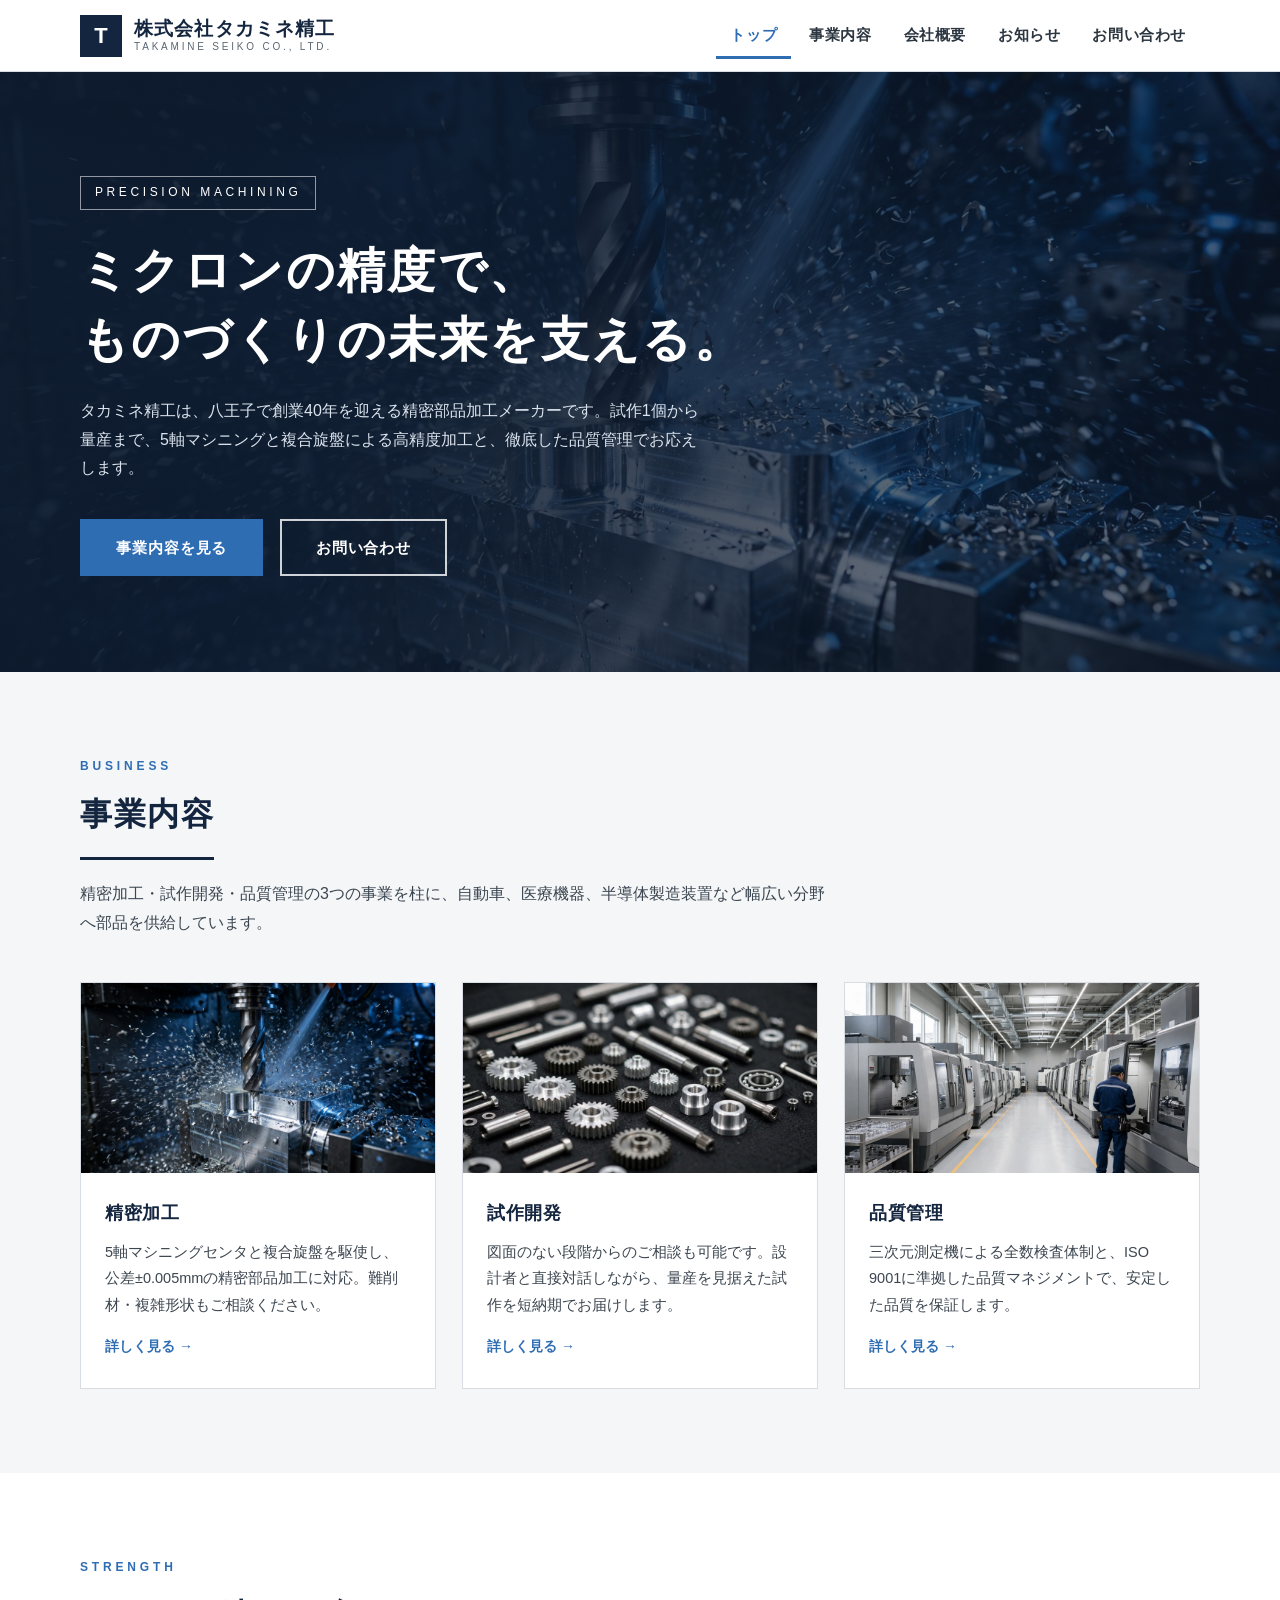
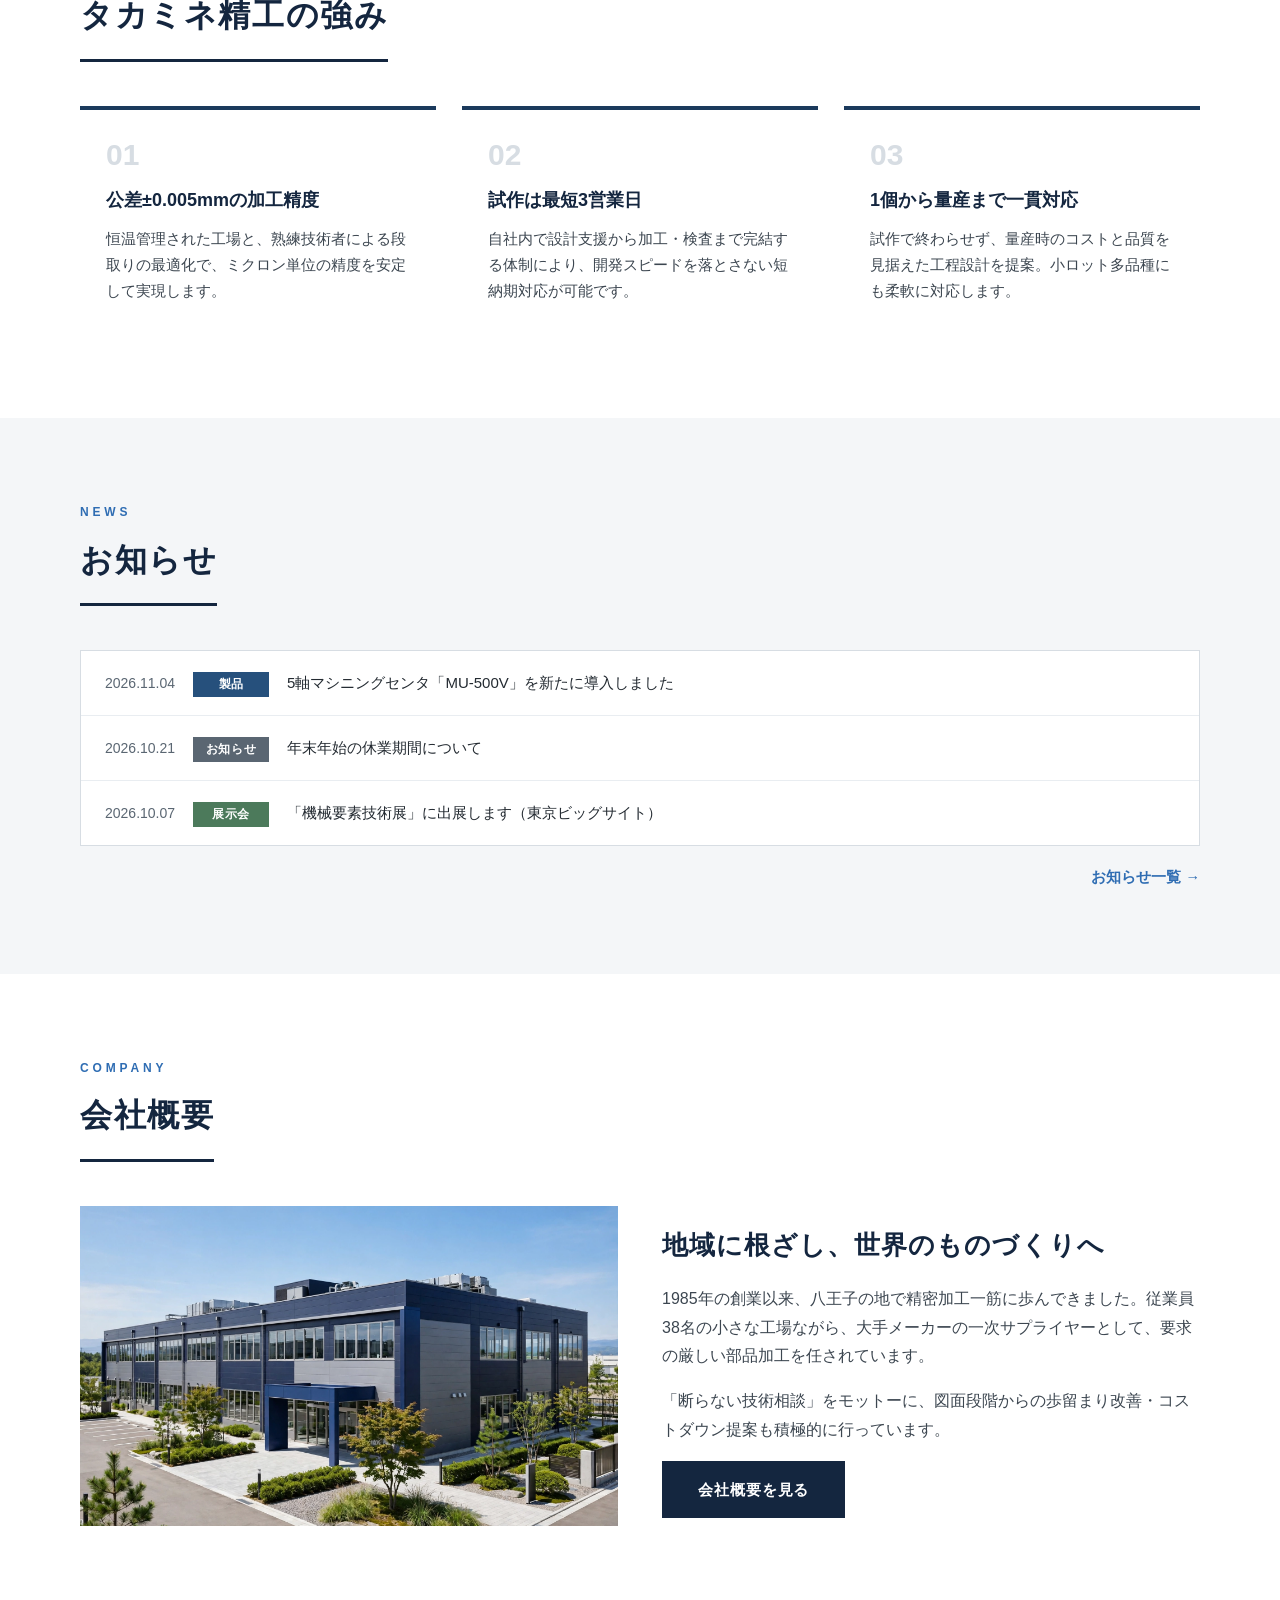
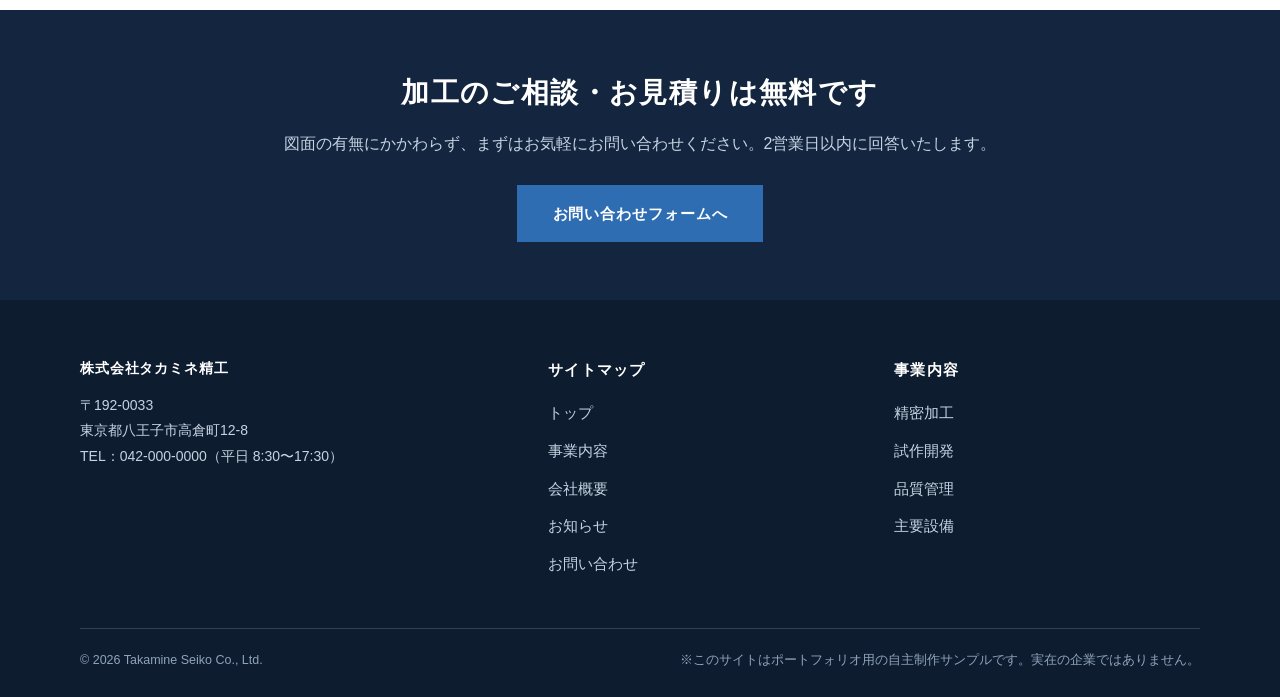
==== index.html @ 19e18044 "株式会社タカミネ精工 コーポレートサイト サンプル（ポートフォリオ用・架空企業）" ====
<!DOCTYPE html>
<html lang="ja">
<head>
<meta charset="UTF-8">
<meta name="viewport" content="width=device-width, initial-scale=1.0">
<title>株式会社タカミネ精工｜精密部品加工・試作開発（八王子市）</title>
<meta name="description" content="株式会社タカミネ精工は、東京都八王子市の精密部品加工メーカーです。5軸マシニング・複合旋盤による精密加工、試作開発、品質管理まで一貫対応します。">
<link rel="stylesheet" href="style.css">
</head>
<body>

<header class="site-header">
  <div class="header-inner">
    <a class="logo" href="index.html">
      <span class="logo-mark">T</span>
      <span class="logo-text">
        <span class="logo-name">株式会社タカミネ精工</span>
        <span class="logo-sub">TAKAMINE SEIKO CO., LTD.</span>
      </span>
    </a>
    <button class="nav-toggle" type="button" aria-label="メニューを開閉" aria-expanded="false" aria-controls="global-nav">
      <span></span><span></span><span></span>
    </button>
    <nav class="global-nav" id="global-nav" aria-label="グローバルナビゲーション">
      <ul class="nav-list">
        <li><a href="index.html" class="is-current" aria-current="page">トップ</a></li>
        <li><a href="business.html">事業内容</a></li>
        <li><a href="about.html">会社概要</a></li>
        <li><a href="news.html">お知らせ</a></li>
        <li><a href="contact.html">お問い合わせ</a></li>
      </ul>
    </nav>
  </div>
</header>

<main>
  <!-- ヒーロー -->
  <section class="hero">
    <img class="hero-bg" src="assets/cnc-machine.webp" alt="">
    <div class="container hero-inner">
      <span class="hero-label">PRECISION MACHINING</span>
      <h1>ミクロンの精度で、<br>ものづくりの未来を支える。</h1>
      <p>タカミネ精工は、八王子で創業40年を迎える精密部品加工メーカーです。試作1個から量産まで、5軸マシニングと複合旋盤による高精度加工と、徹底した品質管理でお応えします。</p>
      <div class="hero-actions">
        <a class="btn btn-primary" href="business.html">事業内容を見る</a>
        <a class="btn btn-ghost" href="contact.html">お問い合わせ</a>
      </div>
    </div>
  </section>

  <!-- 事業紹介サマリー -->
  <section class="section">
    <div class="container">
      <div class="section-head fade-in">
        <span class="section-label">BUSINESS</span>
        <h2 class="section-title">事業内容</h2>
        <p class="section-lead">精密加工・試作開発・品質管理の3つの事業を柱に、自動車、医療機器、半導体製造装置など幅広い分野へ部品を供給しています。</p>
      </div>
      <div class="cards">
        <article class="card fade-in">
          <img src="assets/cnc-machine.webp" alt="CNCマシニングセンタで金属部品を切削加工している様子">
          <div class="card-body">
            <h3>精密加工</h3>
            <p>5軸マシニングセンタと複合旋盤を駆使し、公差±0.005mmの精密部品加工に対応。難削材・複雑形状もご相談ください。</p>
            <a class="card-link" href="business.html#machining">詳しく見る →</a>
          </div>
        </article>
        <article class="card fade-in">
          <img src="assets/precision-parts.webp" alt="検査台に並べられた精密加工部品">
          <div class="card-body">
            <h3>試作開発</h3>
            <p>図面のない段階からのご相談も可能です。設計者と直接対話しながら、量産を見据えた試作を短納期でお届けします。</p>
            <a class="card-link" href="business.html#prototype">詳しく見る →</a>
          </div>
        </article>
        <article class="card fade-in">
          <img src="assets/machining-floor.webp" alt="整然と並ぶ工作機械と作業員">
          <div class="card-body">
            <h3>品質管理</h3>
            <p>三次元測定機による全数検査体制と、ISO 9001に準拠した品質マネジメントで、安定した品質を保証します。</p>
            <a class="card-link" href="business.html#quality">詳しく見る →</a>
          </div>
        </article>
      </div>
    </div>
  </section>

  <!-- 強み -->
  <section class="section section-white">
    <div class="container">
      <div class="section-head fade-in">
        <span class="section-label">STRENGTH</span>
        <h2 class="section-title">タカミネ精工の強み</h2>
      </div>
      <div class="strength-list">
        <div class="strength-item fade-in">
          <span class="strength-num">01</span>
          <h3>公差±0.005mmの加工精度</h3>
          <p>恒温管理された工場と、熟練技術者による段取りの最適化で、ミクロン単位の精度を安定して実現します。</p>
        </div>
        <div class="strength-item fade-in">
          <span class="strength-num">02</span>
          <h3>試作は最短3営業日</h3>
          <p>自社内で設計支援から加工・検査まで完結する体制により、開発スピードを落とさない短納期対応が可能です。</p>
        </div>
        <div class="strength-item fade-in">
          <span class="strength-num">03</span>
          <h3>1個から量産まで一貫対応</h3>
          <p>試作で終わらせず、量産時のコストと品質を見据えた工程設計を提案。小ロット多品種にも柔軟に対応します。</p>
        </div>
      </div>
    </div>
  </section>

  <!-- お知らせ -->
  <section class="section">
    <div class="container">
      <div class="section-head fade-in">
        <span class="section-label">NEWS</span>
        <h2 class="section-title">お知らせ</h2>
      </div>
      <div class="news-list fade-in">
        <div class="news-item">
          <span class="news-date">2026.11.04</span>
          <span class="tag tag-product">製品</span>
          <a href="news.html">5軸マシニングセンタ「MU-500V」を新たに導入しました</a>
        </div>
        <div class="news-item">
          <span class="news-date">2026.10.21</span>
          <span class="tag">お知らせ</span>
          <a href="news.html">年末年始の休業期間について</a>
        </div>
        <div class="news-item">
          <span class="news-date">2026.10.07</span>
          <span class="tag tag-event">展示会</span>
          <a href="news.html">「機械要素技術展」に出展します（東京ビッグサイト）</a>
        </div>
      </div>
      <p class="more-link"><a href="news.html">お知らせ一覧 →</a></p>
    </div>
  </section>

  <!-- 会社概要サマリー -->
  <section class="section section-white">
    <div class="container">
      <div class="section-head fade-in">
        <span class="section-label">COMPANY</span>
        <h2 class="section-title">会社概要</h2>
      </div>
      <div class="business-block fade-in">
        <div class="business-media">
          <img src="assets/factory-exterior.webp" alt="株式会社タカミネ精工 本社工場の外観">
        </div>
        <div class="business-body">
          <h2>地域に根ざし、世界のものづくりへ</h2>
          <p>1985年の創業以来、八王子の地で精密加工一筋に歩んできました。従業員38名の小さな工場ながら、大手メーカーの一次サプライヤーとして、要求の厳しい部品加工を任されています。</p>
          <p>「断らない技術相談」をモットーに、図面段階からの歩留まり改善・コストダウン提案も積極的に行っています。</p>
          <a class="btn btn-navy" href="about.html">会社概要を見る</a>
        </div>
      </div>
    </div>
  </section>

  <!-- CTA -->
  <section class="cta-band">
    <div class="container fade-in">
      <h2>加工のご相談・お見積りは無料です</h2>
      <p>図面の有無にかかわらず、まずはお気軽にお問い合わせください。2営業日以内に回答いたします。</p>
      <a class="btn btn-primary" href="contact.html">お問い合わせフォームへ</a>
    </div>
  </section>
</main>

<footer class="site-footer">
  <div class="container">
    <div class="footer-inner">
      <div>
        <p class="footer-logo">株式会社タカミネ精工</p>
        <p>〒192-0033<br>東京都八王子市高倉町12-8<br>TEL：042-000-0000（平日 8:30〜17:30）</p>
      </div>
      <div>
        <h3>サイトマップ</h3>
        <ul class="footer-sitemap">
          <li><a href="index.html">トップ</a></li>
          <li><a href="business.html">事業内容</a></li>
          <li><a href="about.html">会社概要</a></li>
          <li><a href="news.html">お知らせ</a></li>
          <li><a href="contact.html">お問い合わせ</a></li>
        </ul>
      </div>
      <div>
        <h3>事業内容</h3>
        <ul class="footer-sitemap">
          <li><a href="business.html#machining">精密加工</a></li>
          <li><a href="business.html#prototype">試作開発</a></li>
          <li><a href="business.html#quality">品質管理</a></li>
          <li><a href="business.html#equipment">主要設備</a></li>
        </ul>
      </div>
    </div>
    <div class="footer-bottom">
      <span>© <span id="copyright-year">2026</span> Takamine Seiko Co., Ltd.</span>
      <span>※このサイトはポートフォリオ用の自主制作サンプルです。実在の企業ではありません。</span>
    </div>
  </div>
</footer>

<script src="script.js"></script>
</body>
</html>
---- style.css ----
/* ============================================================
   株式会社タカミネ精工 コーポレートサイト（サンプル）
   共通スタイルシート — ネイビー×グレーのB2Bコーポレートデザイン
   ============================================================ */
:root {
  --navy-900: #0e1c30;
  --navy-800: #14263f;
  --navy-700: #1b3a5c;
  --navy-600: #26507c;
  --steel-500: #5a6672;
  --steel-400: #8a94a0;
  --steel-200: #d7dde3;
  --steel-100: #e9edf1;
  --bg: #f4f6f8;
  --white: #ffffff;
  --accent: #2f6db3;
  --accent-dark: #245a94;
  --error: #b3261e;
  --header-h: 72px;
  --max-w: 1120px;
}

* { margin: 0; padding: 0; box-sizing: border-box; }

html { scroll-behavior: smooth; }

body {
  font-family: "Hiragino Kaku Gothic ProN", "Hiragino Sans", "Noto Sans JP", "Yu Gothic", Meiryo, sans-serif;
  color: #232a31;
  background: var(--bg);
  line-height: 1.8;
  font-size: 16px;
  padding-top: var(--header-h);
}

img { max-width: 100%; display: block; }
a { color: var(--accent); text-decoration: none; }
a:hover { text-decoration: underline; }
ul { list-style: none; }

.container {
  width: min(var(--max-w), 100% - 40px);
  margin-inline: auto;
}

/* ---------- ヘッダー ---------- */
.site-header {
  position: fixed;
  inset: 0 0 auto 0;
  height: var(--header-h);
  background: rgba(255, 255, 255, 0.97);
  border-bottom: 1px solid var(--steel-200);
  z-index: 100;
  transition: box-shadow 0.25s ease;
}
.site-header.is-scrolled { box-shadow: 0 4px 18px rgba(14, 28, 48, 0.14); }

.header-inner {
  width: min(var(--max-w), 100% - 40px);
  margin-inline: auto;
  height: 100%;
  display: flex;
  align-items: center;
  justify-content: space-between;
  gap: 24px;
}

.logo { display: flex; align-items: center; gap: 12px; color: var(--navy-800); }
.logo:hover { text-decoration: none; }
.logo-mark {
  width: 42px; height: 42px; flex: none;
  background: var(--navy-800);
  color: #fff;
  display: grid; place-items: center;
  font-size: 22px; font-weight: 700;
  letter-spacing: 0;
}
.logo-text { line-height: 1.25; }
.logo-name { font-size: 19px; font-weight: 700; letter-spacing: 0.06em; display: block; }
.logo-sub { font-size: 10px; letter-spacing: 0.28em; color: var(--steel-500); display: block; }

.global-nav .nav-list { display: flex; gap: 4px; }
.global-nav a {
  display: block;
  padding: 8px 14px;
  color: #2c3640;
  font-size: 15px;
  font-weight: 600;
  letter-spacing: 0.04em;
  border-bottom: 3px solid transparent;
}
.global-nav a:hover { text-decoration: none; color: var(--accent); }
.global-nav a.is-current { color: var(--accent); border-bottom-color: var(--accent); }

.nav-toggle {
  display: none;
  width: 44px; height: 44px;
  background: none; border: 1px solid var(--steel-200);
  cursor: pointer;
  position: relative;
}
.nav-toggle span {
  position: absolute; left: 11px; right: 11px; height: 2px;
  background: var(--navy-800);
  transition: transform 0.25s ease, opacity 0.2s ease, top 0.25s ease;
}
.nav-toggle span:nth-child(1) { top: 14px; }
.nav-toggle span:nth-child(2) { top: 21px; }
.nav-toggle span:nth-child(3) { top: 28px; }
.nav-toggle[aria-expanded="true"] span:nth-child(1) { top: 21px; transform: rotate(45deg); }
.nav-toggle[aria-expanded="true"] span:nth-child(2) { opacity: 0; }
.nav-toggle[aria-expanded="true"] span:nth-child(3) { top: 21px; transform: rotate(-45deg); }

/* ---------- ヒーロー（トップ） ---------- */
.hero {
  position: relative;
  color: #fff;
  background: var(--navy-900);
}
.hero-bg {
  position: absolute; inset: 0;
  width: 100%; height: 100%;
  object-fit: cover;
  opacity: 0.55;
}
.hero::after {
  content: "";
  position: absolute; inset: 0;
  background: linear-gradient(100deg, rgba(14, 28, 48, 0.88) 30%, rgba(14, 28, 48, 0.35) 75%);
}
.hero-inner {
  position: relative; z-index: 1;
  padding: 104px 0 96px;
}
.hero-label {
  display: inline-block;
  font-size: 12px; letter-spacing: 0.3em;
  border: 1px solid rgba(255, 255, 255, 0.55);
  padding: 5px 14px;
  margin-bottom: 26px;
}
.hero h1 {
  font-size: clamp(30px, 5vw, 48px);
  line-height: 1.45;
  letter-spacing: 0.05em;
  font-weight: 700;
  margin-bottom: 22px;
}
.hero p { max-width: 620px; color: #dbe4ee; margin-bottom: 36px; }

/* ---------- ページヒーロー（下層） ---------- */
.page-hero {
  background: linear-gradient(120deg, var(--navy-900), var(--navy-700));
  color: #fff;
  padding: 54px 0 46px;
}
.page-hero .page-label { font-size: 12px; letter-spacing: 0.3em; color: #a9c2dc; margin-bottom: 8px; }
.page-hero h1 { font-size: clamp(26px, 4vw, 36px); letter-spacing: 0.06em; }

.breadcrumb {
  background: var(--white);
  border-bottom: 1px solid var(--steel-100);
  font-size: 13px;
  color: var(--steel-500);
}
.breadcrumb ol {
  list-style: none;
  display: flex; flex-wrap: wrap; gap: 8px;
  padding: 10px 0;
}
.breadcrumb li + li::before { content: "›"; margin-right: 8px; color: var(--steel-400); }
.breadcrumb a { color: var(--steel-500); }
.breadcrumb [aria-current] { color: #2c3640; font-weight: 600; }

/* ---------- ボタン ---------- */
.btn {
  display: inline-block;
  padding: 13px 34px;
  font-size: 15px; font-weight: 700; letter-spacing: 0.06em;
  border: 2px solid transparent;
  transition: background 0.2s ease, color 0.2s ease;
}
.btn:hover { text-decoration: none; }
.btn-primary { background: var(--accent); color: #fff; }
.btn-primary:hover { background: var(--accent-dark); }
.btn-ghost { border-color: rgba(255, 255, 255, 0.8); color: #fff; margin-left: 12px; }
.btn-ghost:hover { background: rgba(255, 255, 255, 0.14); }
.btn-navy { background: var(--navy-800); color: #fff; }
.btn-navy:hover { background: var(--navy-700); }

/* ---------- セクション ---------- */
.section { padding: 84px 0; }
.section-white { background: var(--white); }
.section-head { margin-bottom: 44px; }
.section-label {
  font-size: 12px; letter-spacing: 0.32em;
  color: var(--accent); font-weight: 700;
  display: block; margin-bottom: 8px;
}
.section-title {
  font-size: clamp(24px, 3.4vw, 32px);
  letter-spacing: 0.05em;
  color: var(--navy-800);
  padding-bottom: 14px;
  border-bottom: 3px solid var(--navy-800);
  display: inline-block;
}
.section-lead { margin-top: 20px; color: #3c4650; max-width: 760px; }

/* ---------- カード ---------- */
.cards { display: grid; grid-template-columns: repeat(3, 1fr); gap: 26px; }
.card {
  background: var(--white);
  border: 1px solid var(--steel-200);
  overflow: hidden;
}
.section-white .card { background: var(--bg); }
.card img { width: 100%; height: 190px; object-fit: cover; }
.card-body { padding: 24px 24px 28px; }
.card-body h3 { font-size: 18px; color: var(--navy-800); margin-bottom: 10px; letter-spacing: 0.04em; }
.card-body p { font-size: 14.5px; color: #3c4650; }
.card-link { display: inline-block; margin-top: 16px; font-weight: 700; font-size: 14px; }

/* ---------- 強み ---------- */
.strength-list { display: grid; grid-template-columns: repeat(3, 1fr); gap: 26px; counter-reset: strength; }
.strength-item {
  background: var(--white);
  border-top: 4px solid var(--navy-700);
  padding: 30px 26px;
}
.strength-num {
  font-size: 30px; font-weight: 700; color: var(--steel-200);
  line-height: 1; display: block; margin-bottom: 14px;
  font-family: "Helvetica Neue", Arial, sans-serif;
}
.strength-item h3 { font-size: 18px; color: var(--navy-800); margin-bottom: 10px; }
.strength-item p { font-size: 14.5px; color: #3c4650; }

/* ---------- お知らせ ---------- */
.news-list { background: var(--white); border: 1px solid var(--steel-200); }
.news-item {
  display: flex; align-items: baseline; gap: 18px;
  padding: 18px 24px;
  border-bottom: 1px solid var(--steel-100);
}
.news-item:last-child { border-bottom: none; }
.news-date { font-size: 14px; color: var(--steel-500); white-space: nowrap; font-variant-numeric: tabular-nums; }
.tag {
  flex: none;
  font-size: 11.5px; font-weight: 700; letter-spacing: 0.05em;
  padding: 2px 10px;
  color: #fff; background: var(--steel-500);
  text-align: center; min-width: 76px;
}
.tag-product { background: var(--navy-600); }
.tag-event { background: #4c7a5b; }
.tag-recruit { background: #96762e; }
.news-item a { color: #232a31; font-size: 15px; }
.news-item a:hover { color: var(--accent); }
.more-link { text-align: right; margin-top: 18px; font-weight: 700; font-size: 14.5px; }

/* ---------- 表 ---------- */
.data-table {
  width: 100%;
  border-collapse: collapse;
  background: var(--white);
  font-size: 15px;
}
.data-table th, .data-table td {
  border: 1px solid var(--steel-200);
  padding: 13px 18px;
  text-align: left;
  vertical-align: top;
}
.data-table th { background: var(--steel-100); color: var(--navy-800); font-weight: 700; white-space: nowrap; }
.info-table th { width: 200px; background: var(--navy-800); color: #fff; border-color: var(--navy-700); }
.info-table td { border-color: var(--steel-200); }

/* ---------- 事業ブロック ---------- */
.business-block {
  display: grid; grid-template-columns: 1fr 1fr; gap: 44px;
  align-items: center;
  margin-bottom: 72px;
}
.business-block:last-of-type { margin-bottom: 0; }
.business-block.reverse .business-media { order: 2; }
.business-media img { width: 100%; height: 320px; object-fit: cover; }
.business-body .biz-label { font-size: 12px; letter-spacing: 0.3em; color: var(--accent); font-weight: 700; }
.business-body h2 { font-size: 26px; color: var(--navy-800); margin: 8px 0 16px; letter-spacing: 0.04em; }
.business-body p { color: #3c4650; margin-bottom: 16px; }
.biz-points li {
  padding-left: 22px; position: relative; font-size: 15px; margin-bottom: 6px;
}
.biz-points li::before {
  content: ""; position: absolute; left: 0; top: 12px;
  width: 10px; height: 3px; background: var(--accent);
}

/* ---------- 沿革 ---------- */
.timeline { border-left: 3px solid var(--steel-200); margin-left: 6px; }
.timeline-item { position: relative; padding: 0 0 26px 30px; }
.timeline-item::before {
  content: ""; position: absolute; left: -8px; top: 9px;
  width: 13px; height: 13px; border-radius: 50%;
  background: var(--navy-700); border: 2px solid #fff;
  box-shadow: 0 0 0 2px var(--steel-200);
}
.timeline-year { font-weight: 700; color: var(--navy-800); font-size: 17px; }
.timeline-item p { color: #3c4650; font-size: 15px; }

/* ---------- 代表あいさつ ---------- */
.greeting { display: grid; grid-template-columns: 380px 1fr; gap: 44px; align-items: start; }
.greeting img { width: 100%; height: 300px; object-fit: cover; }
.greeting h2 { font-size: 24px; color: var(--navy-800); margin-bottom: 16px; }
.greeting p { color: #3c4650; margin-bottom: 14px; }
.greeting .sign { text-align: right; margin-top: 22px; color: #2c3640; }
.greeting .sign strong { font-size: 18px; letter-spacing: 0.1em; }

/* ---------- CTAバンド ---------- */
.cta-band { background: var(--navy-800); color: #fff; padding: 58px 0; text-align: center; }
.cta-band h2 { font-size: clamp(22px, 3vw, 28px); letter-spacing: 0.05em; margin-bottom: 12px; }
.cta-band p { color: #c6d3e2; margin-bottom: 26px; }

/* ---------- フォーム ---------- */
.contact-grid { display: grid; grid-template-columns: 320px 1fr; gap: 44px; align-items: start; }
.contact-info { background: var(--navy-800); color: #fff; padding: 30px 28px; }
.contact-info h2 { font-size: 19px; margin-bottom: 18px; letter-spacing: 0.05em; }
.contact-info dl div { margin-bottom: 16px; }
.contact-info dt { font-size: 12.5px; color: #a9c2dc; letter-spacing: 0.08em; }
.contact-info dd { font-size: 15.5px; }
.contact-info .tel { font-size: 23px; font-weight: 700; letter-spacing: 0.04em; }

.form-card { background: var(--white); border: 1px solid var(--steel-200); padding: 36px; }
.form-row { margin-bottom: 24px; }
.form-row label { display: block; font-weight: 700; font-size: 15px; margin-bottom: 8px; color: var(--navy-800); }
.required {
  font-size: 11px; background: var(--error); color: #fff;
  padding: 1px 7px; margin-left: 8px; vertical-align: 2px; letter-spacing: 0.05em;
}
.form-row input[type="text"],
.form-row input[type="email"],
.form-row input[type="tel"],
.form-row select,
.form-row textarea {
  width: 100%;
  padding: 12px 14px;
  font-size: 15.5px;
  font-family: inherit;
  border: 1px solid var(--steel-400);
  border-radius: 0;
  background: #fff;
  color: #232a31;
}
.form-row textarea { min-height: 150px; resize: vertical; }
.form-row input:focus, .form-row select:focus, .form-row textarea:focus {
  outline: 2px solid var(--accent); outline-offset: 0; border-color: var(--accent);
}
.form-row .is-invalid { border-color: var(--error); background: #fdf3f2; }
.form-error { display: none; color: var(--error); font-size: 13.5px; margin-top: 6px; font-weight: 600; }
.form-error.is-shown { display: block; }
.form-note { font-size: 13px; color: var(--steel-500); margin-bottom: 24px; }
.form-complete {
  display: none;
  background: #eef5ee;
  border: 1px solid #bcd6bc;
  padding: 30px;
  text-align: center;
}
.form-complete.is-shown { display: block; }
.form-complete h2 { color: #2e5b2e; font-size: 21px; margin-bottom: 10px; }

/* ---------- フッター ---------- */
.site-footer { background: var(--navy-900); color: #c6d3e2; }
.footer-inner {
  display: grid; grid-template-columns: 1.4fr 1fr 1fr; gap: 40px;
  padding: 56px 0 40px;
}
.footer-logo { color: #fff; font-size: 19px; font-weight: 700; letter-spacing: 0.06em; margin-bottom: 12px; }
.footer-inner p { font-size: 14px; }
.footer-inner h3 { color: #fff; font-size: 15px; letter-spacing: 0.08em; margin-bottom: 16px; }
.footer-sitemap li { margin-bottom: 9px; }
.footer-sitemap a { color: #c6d3e2; font-size: 14.5px; }
.footer-sitemap a:hover { color: #fff; }
.footer-bottom {
  border-top: 1px solid rgba(255, 255, 255, 0.16);
  padding: 20px 0 26px;
  font-size: 12.5px;
  color: #8fa3ba;
  display: flex; justify-content: space-between; gap: 16px; flex-wrap: wrap;
}

/* ---------- フェードイン ---------- */
.fade-in { opacity: 0; transform: translateY(22px); transition: opacity 0.7s ease, transform 0.7s ease; }
.fade-in.visible { opacity: 1; transform: none; }
@media (prefers-reduced-motion: reduce) {
  .fade-in { opacity: 1; transform: none; transition: none; }
  html { scroll-behavior: auto; }
}

/* ---------- レスポンシブ ---------- */
@media (max-width: 900px) {
  .cards, .strength-list { grid-template-columns: 1fr 1fr; }
  .greeting, .contact-grid { grid-template-columns: 1fr; }
  .business-block { grid-template-columns: 1fr; gap: 24px; }
  .business-block.reverse .business-media { order: 0; }
  .footer-inner { grid-template-columns: 1fr 1fr; }
}
@media (max-width: 720px) {
  :root { --header-h: 62px; }
  body { font-size: 15px; }
  .logo-name { font-size: 16px; }
  .nav-toggle { display: block; }
  .global-nav {
    position: fixed; top: var(--header-h); left: 0; right: 0;
    background: #fff;
    border-bottom: 1px solid var(--steel-200);
    box-shadow: 0 14px 24px rgba(14, 28, 48, 0.12);
    display: none;
  }
  .global-nav.is-open { display: block; }
  .global-nav .nav-list { flex-direction: column; gap: 0; padding: 8px 20px 16px; }
  .global-nav a { padding: 12px 6px; border-bottom: 1px solid var(--steel-100); }
  .global-nav a.is-current { border-bottom: 1px solid var(--steel-100); box-shadow: inset 3px 0 0 var(--accent); }
  .hero-inner { padding: 64px 0 60px; }
  .btn-ghost { margin-left: 0; margin-top: 12px; }
  .hero-actions .btn { display: table; }
  .section { padding: 58px 0; }
  .cards, .strength-list { grid-template-columns: 1fr; }
  .news-item { flex-wrap: wrap; gap: 6px 12px; padding: 15px 18px; }
  .info-table th { width: 118px; }
  .data-table th, .data-table td { padding: 10px 12px; font-size: 14px; }
  .form-card { padding: 26px 20px; }
  .footer-inner { grid-template-columns: 1fr; gap: 28px; padding: 42px 0 30px; }
  .footer-bottom { flex-direction: column; gap: 6px; }
}
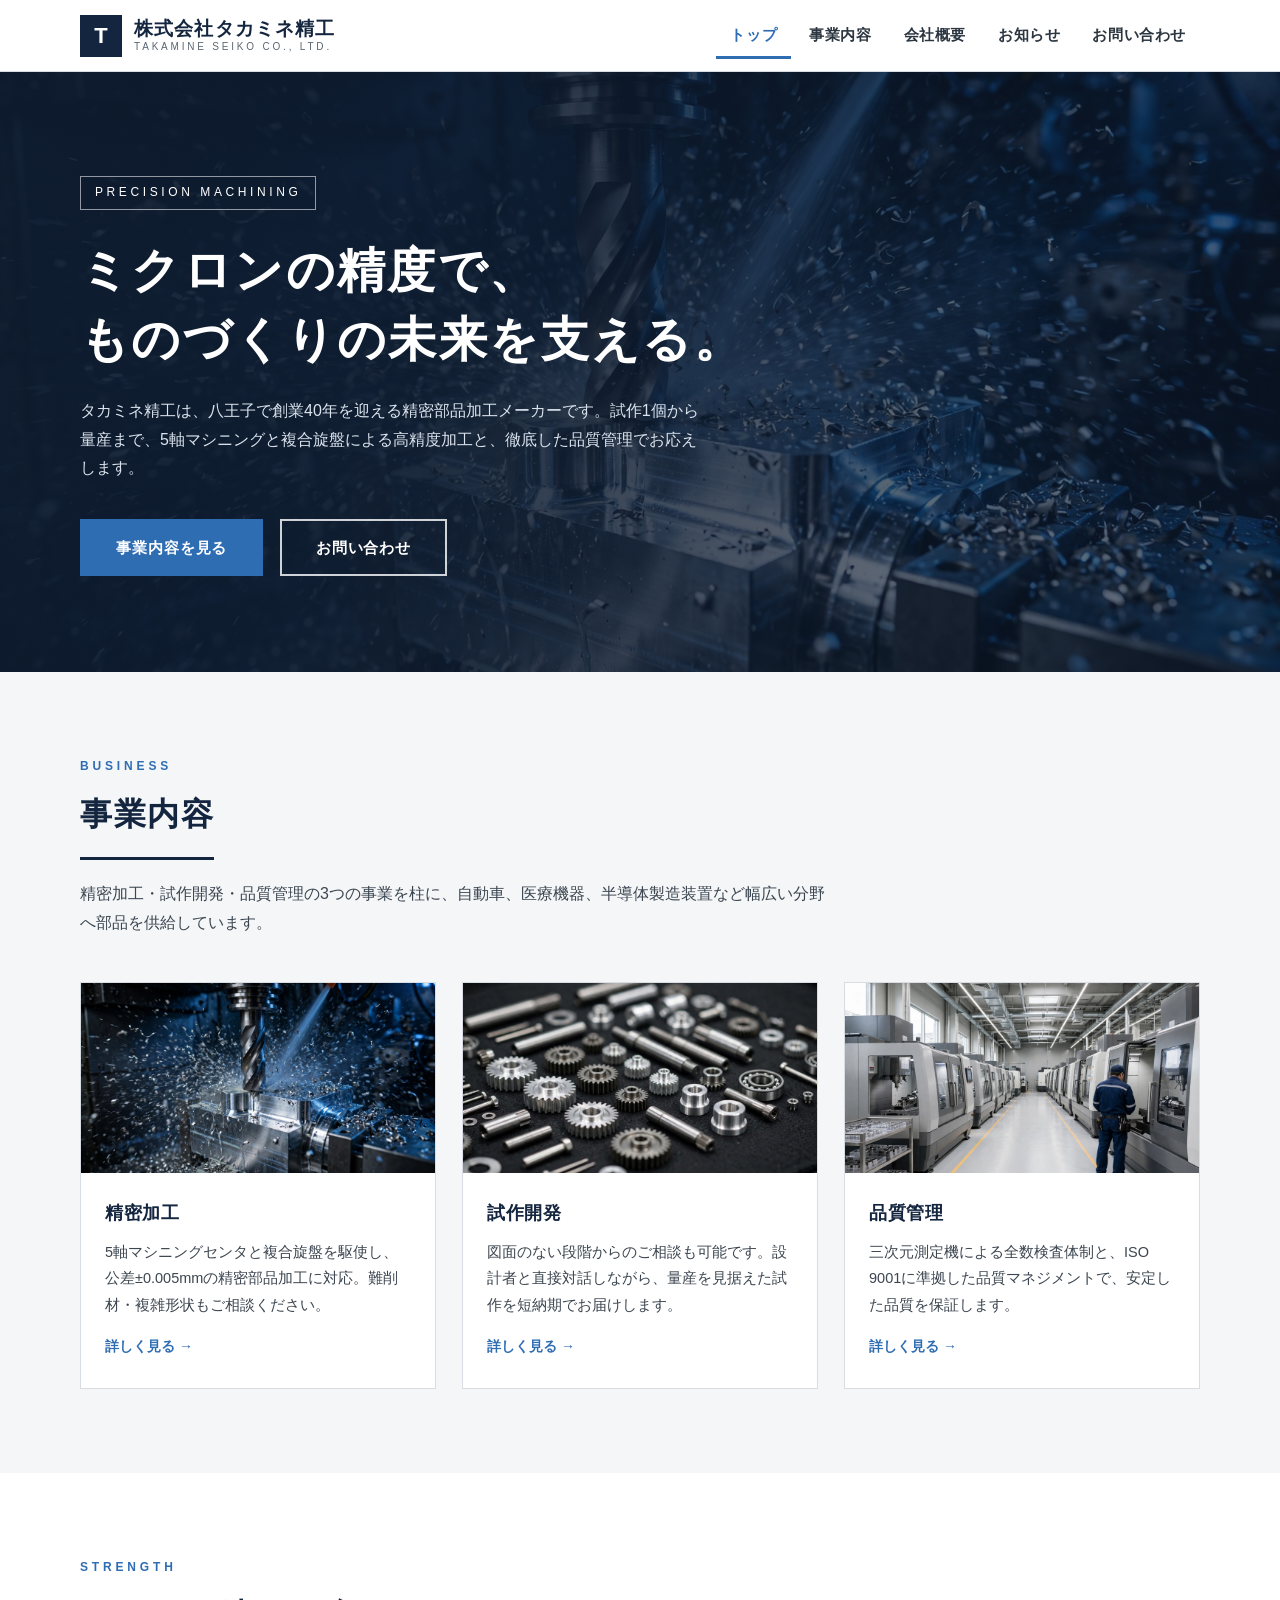
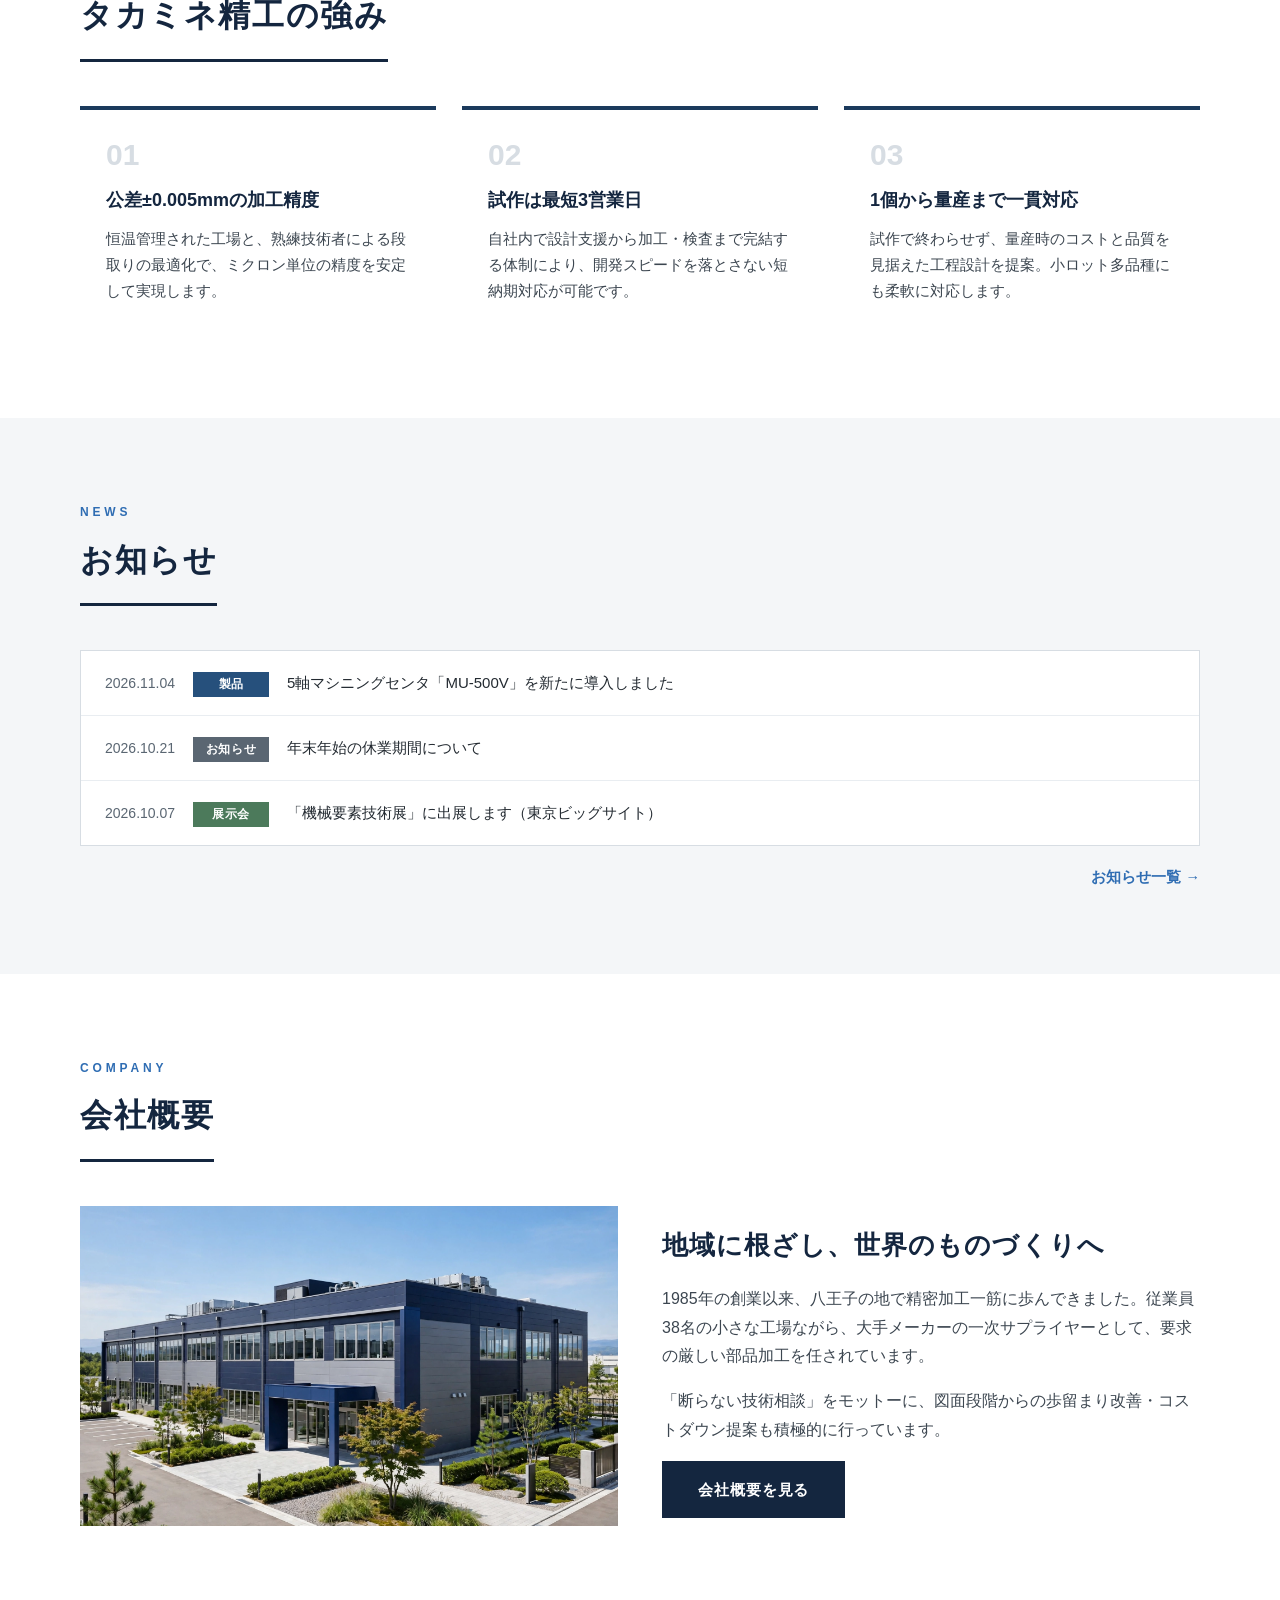
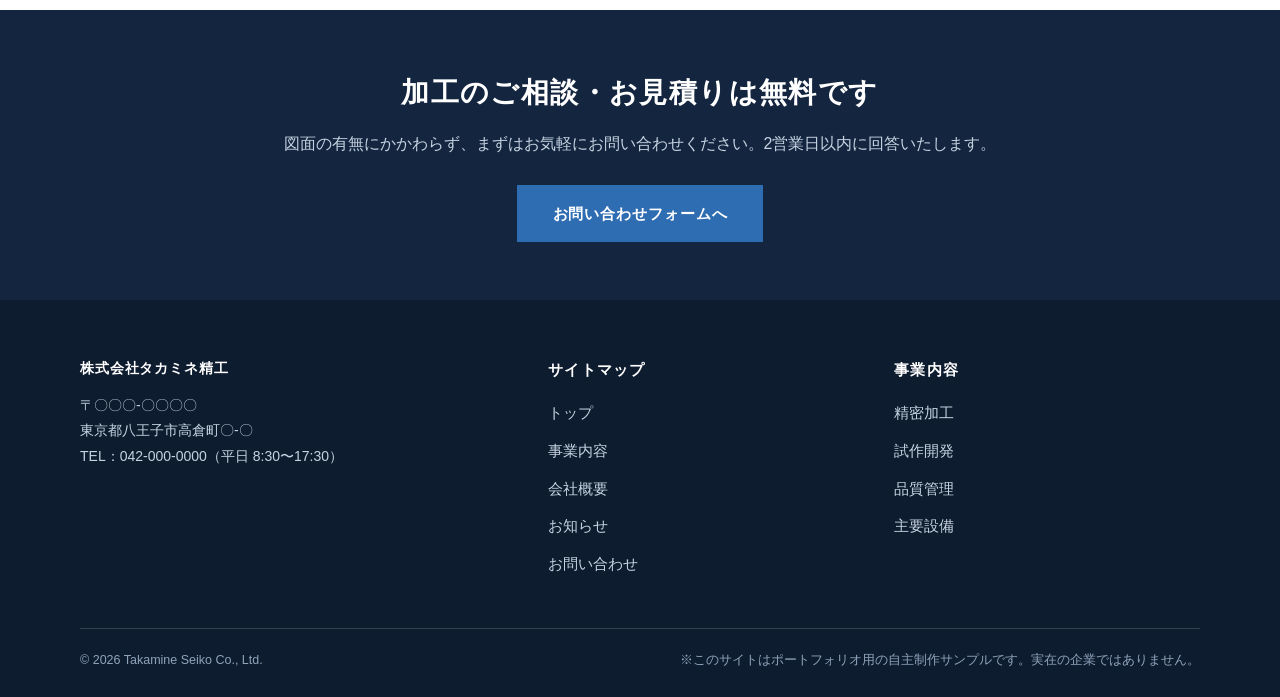
==== commit df0e72ae: "お知らせ注記の文言修正、所在地の数字をマスク" ====
--- a/index.html
+++ b/index.html
@@ -176,7 +176,7 @@
     <div class="footer-inner">
       <div>
         <p class="footer-logo">株式会社タカミネ精工</p>
-        <p>〒192-0033<br>東京都八王子市高倉町12-8<br>TEL：042-000-0000（平日 8:30〜17:30）</p>
+        <p>〒〇〇〇-〇〇〇〇<br>東京都八王子市高倉町〇-〇<br>TEL：042-000-0000（平日 8:30〜17:30）</p>
       </div>
       <div>
         <h3>サイトマップ</h3>
